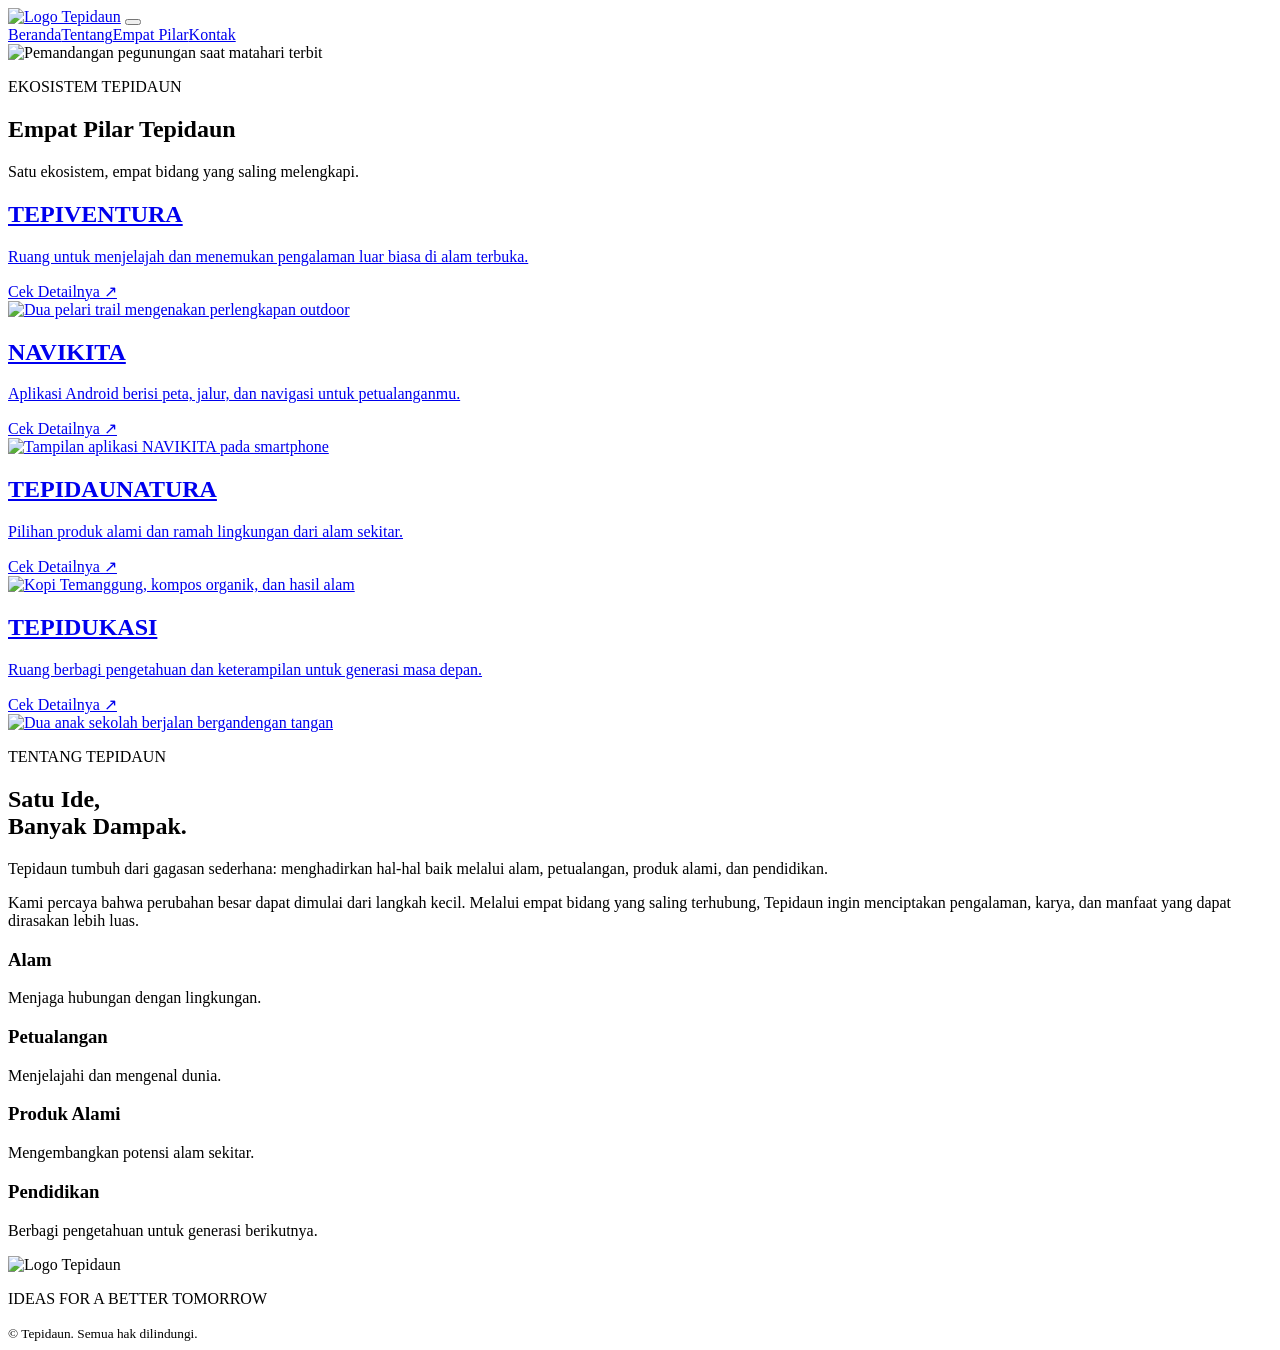
==== index.html @ 39e33edf "Add initial Tepidaun homepage: index.html" ====
<!doctype html>
<html lang="id">
<head>
  <meta charset="utf-8">
  <meta name="viewport" content="width=device-width, initial-scale=1">
  <meta name="description" content="Tepidaun — satu ekosistem untuk alam, petualangan, produk alami, dan pendidikan yang berdampak.">
  <meta name="theme-color" content="#f7f7f6">
  <title>Tepidaun — Ideas for a Better Tomorrow</title>
  <link rel="preload" href="assets/fonts/Bariol.ttf" as="font" type="font/ttf" crossorigin>
  <link rel="stylesheet" href="styles.css">
</head>
<body>
  <header class="site-header">
    <a class="brand" href="#home" aria-label="Tepidaun — Beranda"><img src="assets/logo/logo-tepidaun.png" alt="Logo Tepidaun"></a>
    <button class="menu-toggle" aria-label="Buka menu" aria-expanded="false" aria-controls="main-nav"><span></span><span></span><span></span></button>
    <nav id="main-nav" class="main-nav">
      <a href="#home">Beranda</a><a href="#tentang">Tentang</a><a href="#pilar">Empat Pilar</a><a href="#kontak">Kontak</a>
    </nav>
  </header>
  <main id="home">
    <section class="hero" aria-label="Tepidaun"><img src="assets/hero/hero-mountain.png" alt="Pemandangan pegunungan saat matahari terbit"></section>
    <section id="pilar" class="pillars section-wrap">
      <div class="section-heading"><p class="eyebrow">EKOSISTEM TEPIDAUN</p><h1>Empat Pilar Tepidaun</h1><p>Satu ekosistem, empat bidang yang saling melengkapi.</p></div>
      <div class="pillar-grid">
        <a class="pillar-card" href="tepiventura/" aria-label="Buka Tepiventura"><div class="pillar-copy"><h2>TEPIVENTURA</h2><p>Ruang untuk menjelajah dan menemukan pengalaman luar biasa di alam terbuka.</p><span class="detail">Cek Detailnya <span aria-hidden="true">↗</span></span></div><img src="assets/pillars/tepiventura.png" alt="Dua pelari trail mengenakan perlengkapan outdoor"></a>
        <a class="pillar-card" href="navikita/" aria-label="Buka NAVIKITA"><div class="pillar-copy"><h2>NAVIKITA</h2><p>Aplikasi Android berisi peta, jalur, dan navigasi untuk petualanganmu.</p><span class="detail">Cek Detailnya <span aria-hidden="true">↗</span></span></div><img src="assets/pillars/navikita.png" alt="Tampilan aplikasi NAVIKITA pada smartphone"></a>
        <a class="pillar-card" href="tepidaunatura/" aria-label="Buka Tepidaunatura"><div class="pillar-copy"><h2>TEPIDAUNATURA</h2><p>Pilihan produk alami dan ramah lingkungan dari alam sekitar.</p><span class="detail">Cek Detailnya <span aria-hidden="true">↗</span></span></div><img src="assets/pillars/tepidaunatura.png" alt="Kopi Temanggung, kompos organik, dan hasil alam"></a>
        <a class="pillar-card" href="tepidukasi/" aria-label="Buka Tepidukasi"><div class="pillar-copy"><h2>TEPIDUKASI</h2><p>Ruang berbagi pengetahuan dan keterampilan untuk generasi masa depan.</p><span class="detail">Cek Detailnya <span aria-hidden="true">↗</span></span></div><img src="assets/pillars/tepidukasi.png" alt="Dua anak sekolah berjalan bergandengan tangan"></a>
      </div>
    </section>
    <section id="tentang" class="about"><div class="about-inner">
      <p class="eyebrow">TENTANG TEPIDAUN</p><h2>Satu Ide,<br class="desktop-break"> Banyak Dampak.</h2>
      <p class="about-lead">Tepidaun tumbuh dari gagasan sederhana: menghadirkan hal-hal baik melalui alam, petualangan, produk alami, dan pendidikan.</p>
      <p class="about-body">Kami percaya bahwa perubahan besar dapat dimulai dari langkah kecil. Melalui empat bidang yang saling terhubung, Tepidaun ingin menciptakan pengalaman, karya, dan manfaat yang dapat dirasakan lebih luas.</p>
      <div class="values"><div><h3>Alam</h3><p>Menjaga hubungan dengan lingkungan.</p></div><div><h3>Petualangan</h3><p>Menjelajahi dan mengenal dunia.</p></div><div><h3>Produk Alami</h3><p>Mengembangkan potensi alam sekitar.</p></div><div><h3>Pendidikan</h3><p>Berbagi pengetahuan untuk generasi berikutnya.</p></div></div>
    </div></section>
  </main>
  <footer id="kontak" class="site-footer"><img src="assets/logo/logo-tepidaun.png" alt="Logo Tepidaun"><p>IDEAS FOR A BETTER TOMORROW</p><small>© <span id="year"></span> Tepidaun. Semua hak dilindungi.</small></footer>
  <script src="script.js"></script>
</body></html>
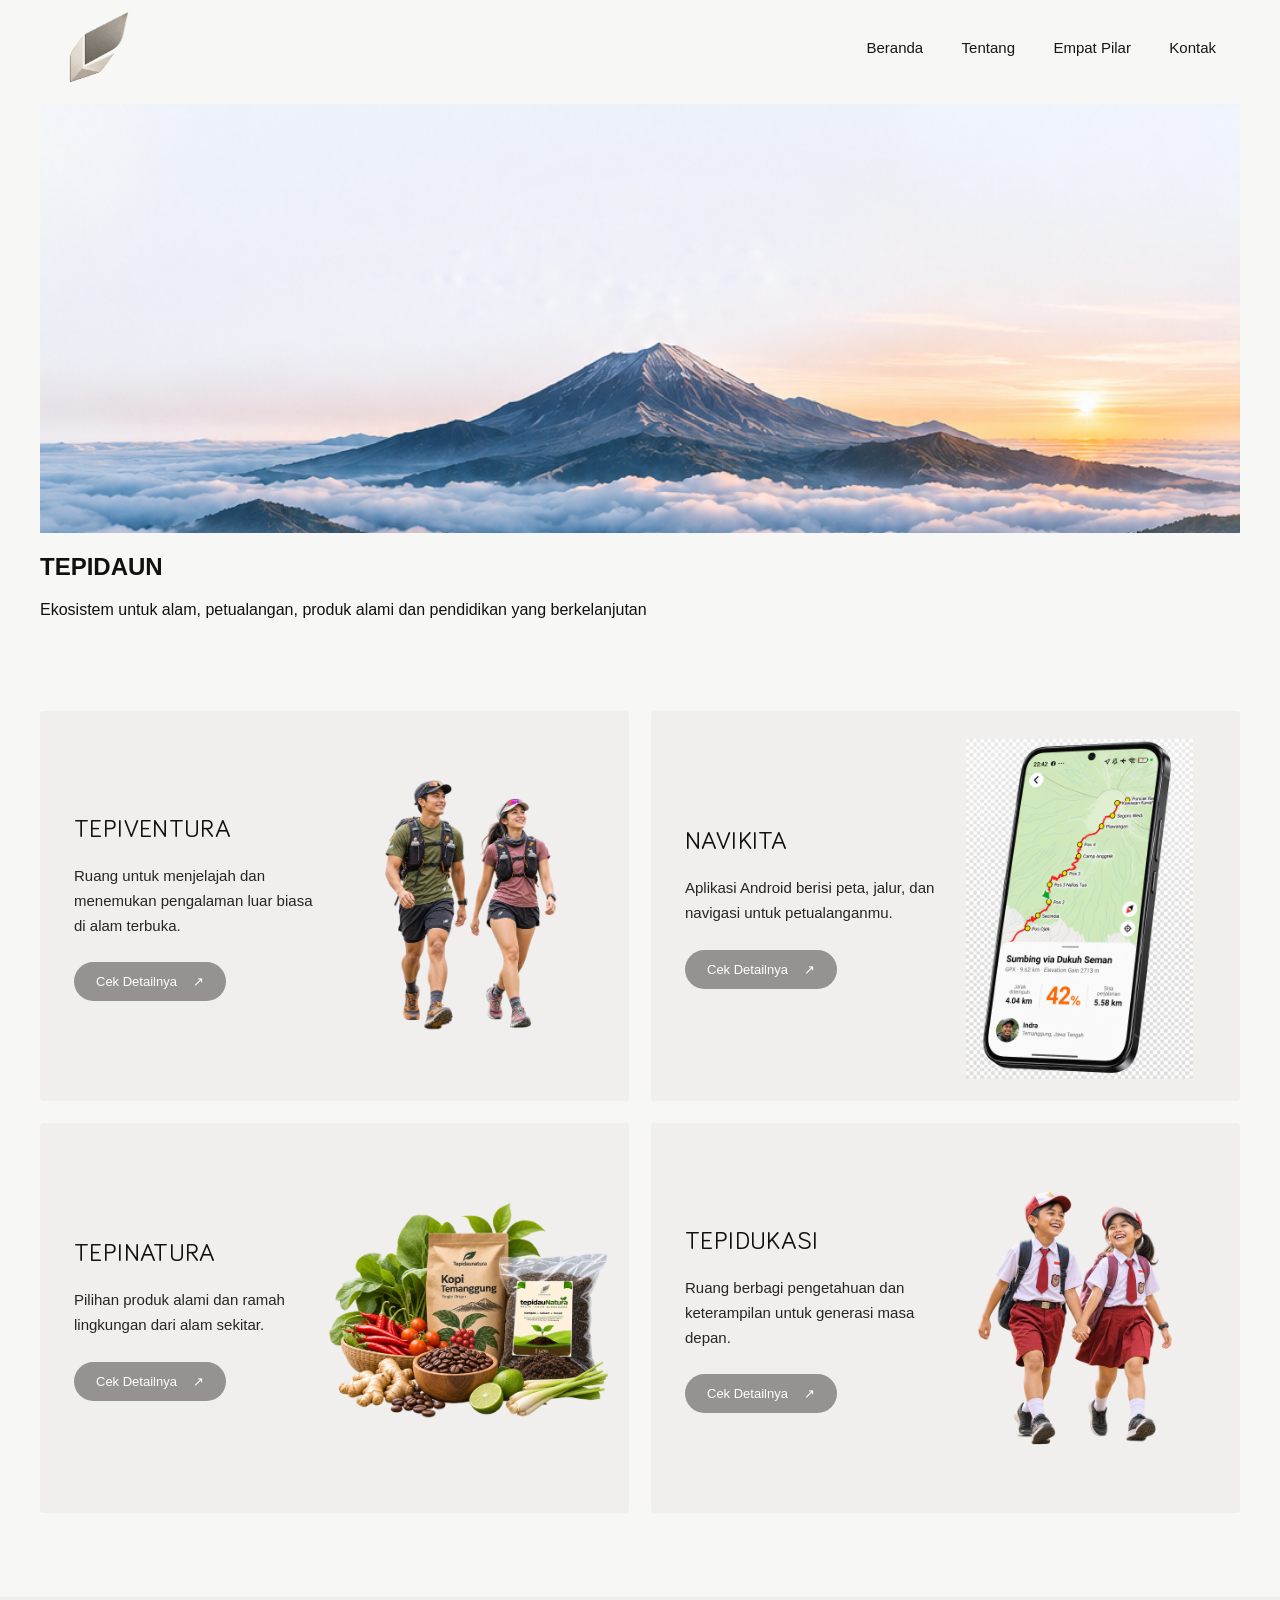
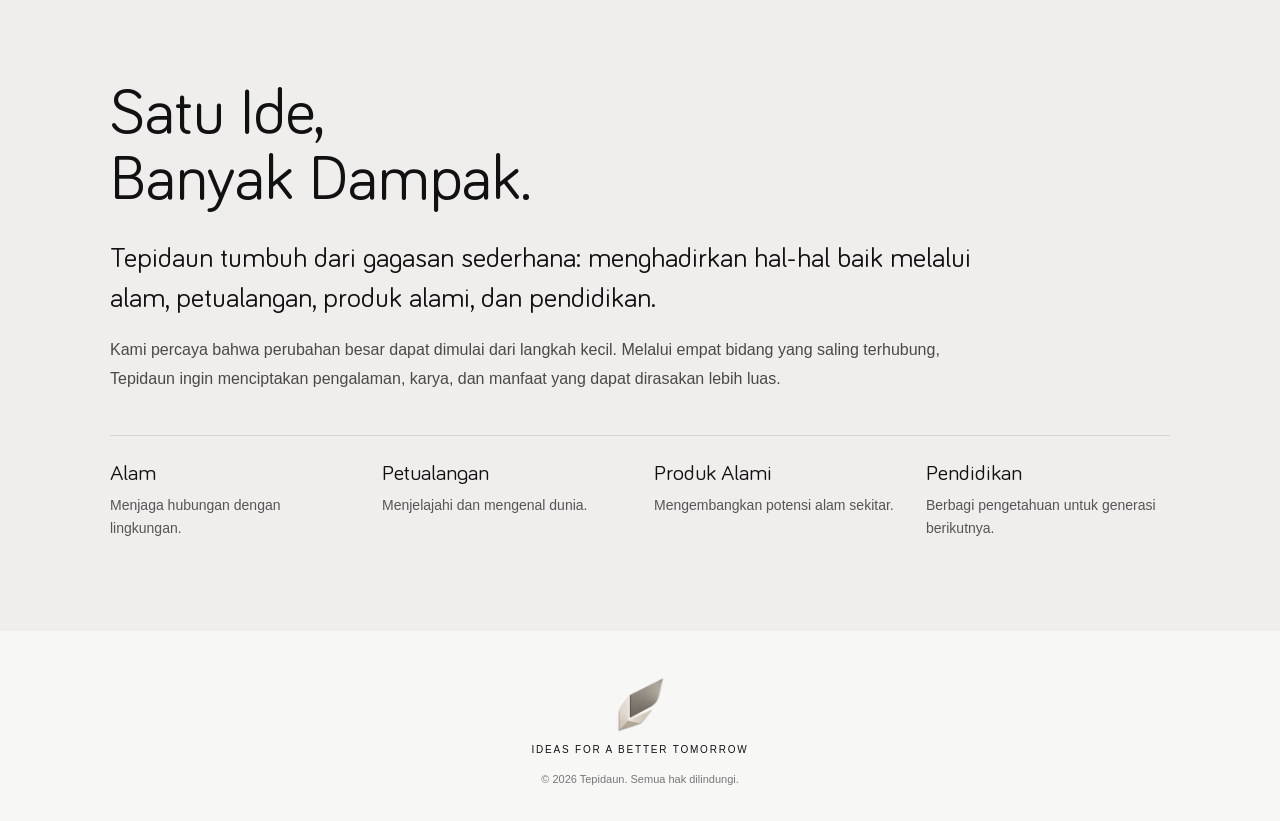
==== commit 8462d4a6: "Revise Tepidaun homepage hero and pillar labels" ====
--- a/index.html
+++ b/index.html
@@ -18,18 +18,18 @@
     </nav>
   </header>
   <main id="home">
-    <section class="hero" aria-label="Tepidaun"><img src="assets/hero/hero-mountain.png" alt="Pemandangan pegunungan saat matahari terbit"></section>
+    <section class="hero" aria-label="Tepidaun"><img src="assets/hero/hero-mountain.png" alt="Pemandangan pegunungan saat matahari terbit"><div class="hero-copy"><h1>TEPIDAUN</h1><p>Ekosistem untuk alam, petualangan, produk alami dan pendidikan yang berkelanjutan</p></div></section>
     <section id="pilar" class="pillars section-wrap">
-      <div class="section-heading"><p class="eyebrow">EKOSISTEM TEPIDAUN</p><h1>Empat Pilar Tepidaun</h1><p>Satu ekosistem, empat bidang yang saling melengkapi.</p></div>
+      
       <div class="pillar-grid">
         <a class="pillar-card" href="tepiventura/" aria-label="Buka Tepiventura"><div class="pillar-copy"><h2>TEPIVENTURA</h2><p>Ruang untuk menjelajah dan menemukan pengalaman luar biasa di alam terbuka.</p><span class="detail">Cek Detailnya <span aria-hidden="true">↗</span></span></div><img src="assets/pillars/tepiventura.png" alt="Dua pelari trail mengenakan perlengkapan outdoor"></a>
         <a class="pillar-card" href="navikita/" aria-label="Buka NAVIKITA"><div class="pillar-copy"><h2>NAVIKITA</h2><p>Aplikasi Android berisi peta, jalur, dan navigasi untuk petualanganmu.</p><span class="detail">Cek Detailnya <span aria-hidden="true">↗</span></span></div><img src="assets/pillars/navikita.png" alt="Tampilan aplikasi NAVIKITA pada smartphone"></a>
-        <a class="pillar-card" href="tepidaunatura/" aria-label="Buka Tepidaunatura"><div class="pillar-copy"><h2>TEPIDAUNATURA</h2><p>Pilihan produk alami dan ramah lingkungan dari alam sekitar.</p><span class="detail">Cek Detailnya <span aria-hidden="true">↗</span></span></div><img src="assets/pillars/tepidaunatura.png" alt="Kopi Temanggung, kompos organik, dan hasil alam"></a>
+        <a class="pillar-card" href="tepidaunatura/" aria-label="Buka Tepidaunatura"><div class="pillar-copy"><h2>TEPINATURA</h2><p>Pilihan produk alami dan ramah lingkungan dari alam sekitar.</p><span class="detail">Cek Detailnya <span aria-hidden="true">↗</span></span></div><img src="assets/pillars/tepidaunatura.png" alt="Kopi Temanggung, kompos organik, dan hasil alam"></a>
         <a class="pillar-card" href="tepidukasi/" aria-label="Buka Tepidukasi"><div class="pillar-copy"><h2>TEPIDUKASI</h2><p>Ruang berbagi pengetahuan dan keterampilan untuk generasi masa depan.</p><span class="detail">Cek Detailnya <span aria-hidden="true">↗</span></span></div><img src="assets/pillars/tepidukasi.png" alt="Dua anak sekolah berjalan bergandengan tangan"></a>
       </div>
     </section>
     <section id="tentang" class="about"><div class="about-inner">
-      <p class="eyebrow">TENTANG TEPIDAUN</p><h2>Satu Ide,<br class="desktop-break"> Banyak Dampak.</h2>
+      <h2>Satu Ide,<br class="desktop-break"> Banyak Dampak.</h2>
       <p class="about-lead">Tepidaun tumbuh dari gagasan sederhana: menghadirkan hal-hal baik melalui alam, petualangan, produk alami, dan pendidikan.</p>
       <p class="about-body">Kami percaya bahwa perubahan besar dapat dimulai dari langkah kecil. Melalui empat bidang yang saling terhubung, Tepidaun ingin menciptakan pengalaman, karya, dan manfaat yang dapat dirasakan lebih luas.</p>
       <div class="values"><div><h3>Alam</h3><p>Menjaga hubungan dengan lingkungan.</p></div><div><h3>Petualangan</h3><p>Menjelajahi dan mengenal dunia.</p></div><div><h3>Produk Alami</h3><p>Mengembangkan potensi alam sekitar.</p></div><div><h3>Pendidikan</h3><p>Berbagi pengetahuan untuk generasi berikutnya.</p></div></div>
--- a/styles.css
+++ b/styles.css
@@ -0,0 +1,20 @@
+@font-face{font-family:Bariol;src:url("assets/fonts/Bariol.ttf") format("truetype");font-display:swap}
+:root{--bg:#f7f7f6;--panel:#f0efee;--ink:#111;--muted:#555;--line:#dedcda}
+*{box-sizing:border-box}html{scroll-behavior:smooth}body{margin:0;background:var(--bg);color:var(--ink);font-family:Arial,Helvetica,sans-serif}
+.site-header{height:94px;padding:0 clamp(22px,5vw,88px);display:flex;align-items:center;justify-content:space-between;background:#f7f7f6}
+.brand{display:flex;align-items:center;width:76px;height:80px}.brand img{display:block;max-width:100%;max-height:76px;object-fit:contain}
+.main-nav{display:flex;align-items:center;gap:clamp(24px,3vw,54px)}.main-nav a{font-size:15px;color:#171717;text-decoration:none}.main-nav a:hover{text-decoration:underline;text-underline-offset:5px}
+.menu-toggle{display:none;border:0;background:none;padding:10px}.menu-toggle span{display:block;width:24px;height:2px;background:#111;margin:5px}
+.hero{width:min(100% - 80px,1640px);margin:10px auto 0}.hero img{display:block;width:100%;height:auto;object-fit:cover}
+.section-wrap{width:min(100% - 80px,1640px);margin-inline:auto}.pillars{padding:76px 0 84px}
+.section-heading{text-align:center;margin:0 0 42px}.eyebrow{font-size:11px;letter-spacing:.18em;color:#65615f;margin:0 0 14px}
+.section-heading h1{font-family:Bariol,Arial,sans-serif;font-weight:400;font-size:clamp(34px,3vw,48px);margin:0 0 10px}.section-heading>p:last-child{font-size:16px;color:var(--muted);margin:0}
+.pillar-grid{display:grid;grid-template-columns:repeat(2,minmax(0,1fr));gap:22px}.pillar-card{min-height:390px;background:#f0efee;border-radius:4px;display:grid;grid-template-columns:47% 53%;align-items:center;overflow:hidden;text-decoration:none;color:inherit;padding:28px 18px 22px 34px;transition:background .2s ease}.pillar-card:hover{background:#eae9e7}
+.pillar-copy{position:relative;z-index:1;align-self:center}.pillar-copy h2{font-family:Bariol,Arial,sans-serif;font-size:clamp(24px,2vw,34px);font-weight:400;letter-spacing:.015em;margin:0 0 20px;white-space:nowrap}.pillar-copy p{font-size:15px;line-height:1.65;max-width:300px;margin:0 0 24px;color:#252525}
+.detail{display:inline-flex;align-items:center;gap:16px;border-radius:24px;background:#969292;color:white;padding:12px 22px;font-size:13px}.pillar-card>img{width:100%;height:340px;object-fit:contain;object-position:center}
+.about{background:#efeeec;padding:86px 30px 92px}.about-inner{max-width:1060px;margin:auto}.about h2{font-family:Bariol,Arial,sans-serif;font-size:clamp(42px,5vw,68px);line-height:1.03;font-weight:400;margin:0 0 24px}
+.about-lead{font-family:Bariol,Arial,sans-serif;font-size:clamp(21px,2.2vw,28px);line-height:1.45;max-width:880px;margin:0 0 16px}.about-body{font-size:16px;line-height:1.8;color:#4b4948;max-width:850px;margin:0}
+.values{display:grid;grid-template-columns:repeat(4,1fr);gap:28px;border-top:1px solid #d6d3d0;margin-top:42px;padding-top:26px}.values h3{font-family:Bariol,Arial,sans-serif;font-size:22px;font-weight:400;margin:0 0 8px}.values p{font-size:14px;line-height:1.6;color:#555;margin:0}
+.site-footer{min-height:190px;padding:34px 24px 26px;text-align:center;display:flex;align-items:center;flex-direction:column;justify-content:center;gap:8px}.site-footer img{width:52px;height:58px;object-fit:contain}.site-footer p{font-size:10px;letter-spacing:.18em;margin:2px 0 10px}.site-footer small{font-size:11px;color:#777}
+@media(max-width:900px){.site-header{height:78px;padding:0 24px}.brand{width:62px;height:68px}.brand img{max-height:62px}.hero,.section-wrap{width:calc(100% - 36px)}.pillars{padding:56px 0 60px}.pillar-grid{gap:14px}.pillar-card{min-height:310px;padding:20px 12px 18px 22px;grid-template-columns:48% 52%}.pillar-copy h2{font-size:25px;margin-bottom:14px}.pillar-copy p{font-size:13px;line-height:1.5}.pillar-card>img{height:280px}.detail{font-size:11px;padding:10px 15px}}
+@media(max-width:640px){.site-header{height:68px;padding:0 18px}.brand{width:52px;height:60px}.brand img{max-height:55px}.menu-toggle{display:block;cursor:pointer}.main-nav{display:none;position:absolute;top:68px;left:0;right:0;background:#f7f7f6;padding:18px 24px 24px;flex-direction:column;align-items:flex-start;gap:18px;z-index:10;border-top:1px solid var(--line)}.main-nav.open{display:flex}.hero{width:100%;margin-top:0}.section-wrap{width:calc(100% - 28px)}.pillars{padding:48px 0 54px}.section-heading{margin-bottom:26px}.section-heading h1{font-size:34px}.section-heading>p:last-child{font-size:13px}.pillar-grid{grid-template-columns:1fr;gap:12px}.pillar-card{min-height:300px;grid-template-columns:48% 52%;padding:18px 8px 16px 20px}.pillar-copy h2{font-size:clamp(23px,7vw,30px);white-space:normal;line-height:1.05}.pillar-copy p{font-size:13px;max-width:220px;margin-bottom:18px}.pillar-card>img{height:270px}.detail{padding:9px 13px;font-size:10px;gap:9px}.about{padding:60px 24px 64px}.about h2{font-size:46px}.about-lead{font-size:21px}.about-body{font-size:14px}.values{grid-template-columns:repeat(2,1fr);gap:22px 18px;margin-top:30px;padding-top:22px}.site-footer{min-height:160px}}
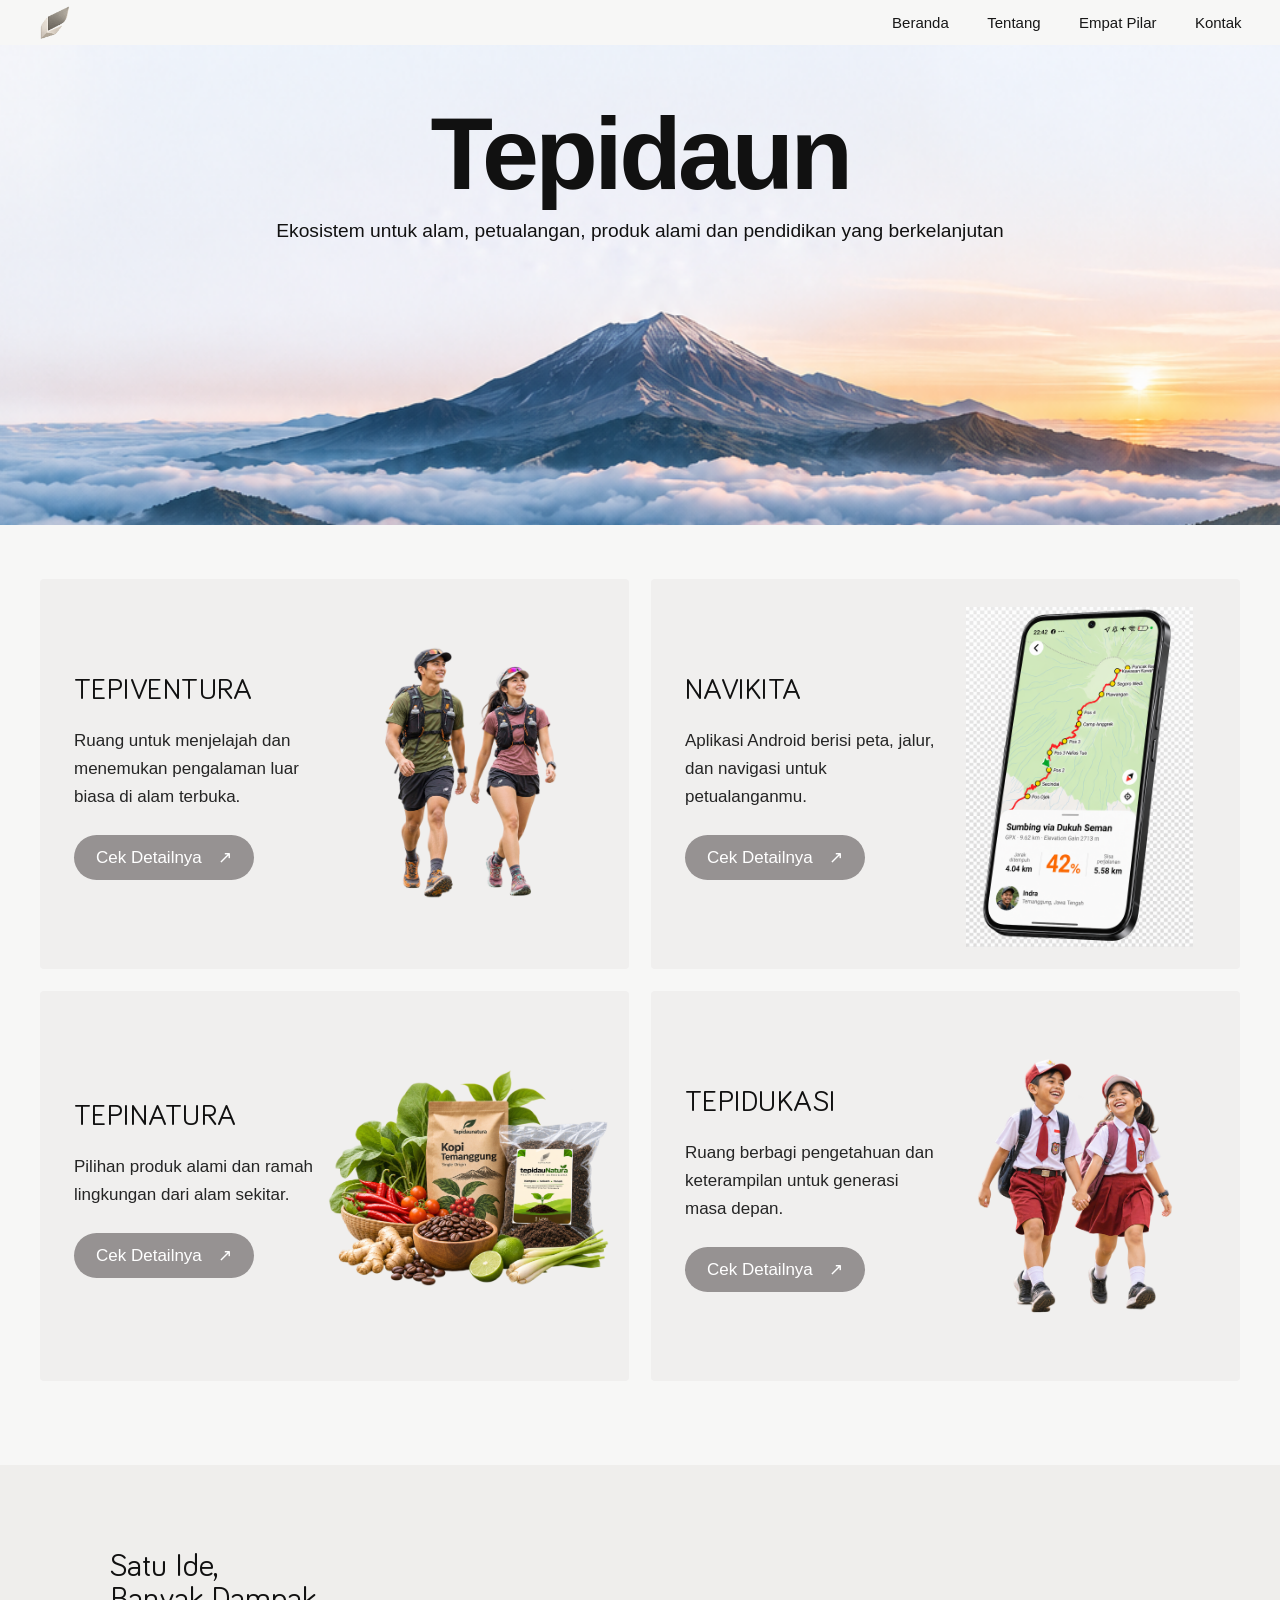
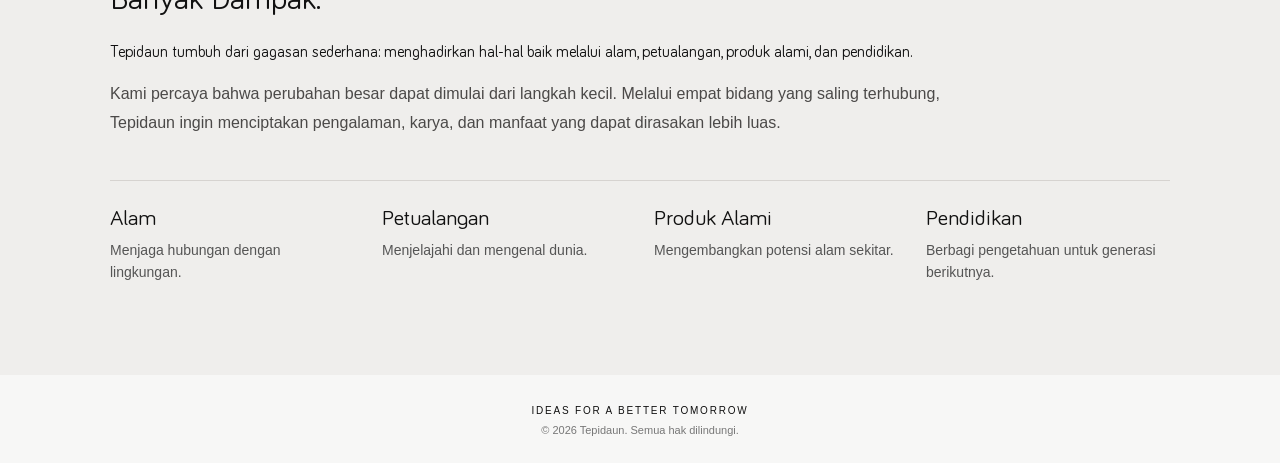
==== commit 0c7dd92f: "Use Tepidaun title case in homepage hero" ====
--- a/index.html
+++ b/index.html
@@ -18,7 +18,7 @@
     </nav>
   </header>
   <main id="home">
-    <section class="hero" aria-label="Tepidaun"><img src="assets/hero/hero-mountain.png" alt="Pemandangan pegunungan saat matahari terbit"><div class="hero-copy"><h1>TEPIDAUN</h1><p>Ekosistem untuk alam, petualangan, produk alami dan pendidikan yang berkelanjutan</p></div></section>
+    <section class="hero" aria-label="Tepidaun"><img src="assets/hero/hero-mountain.png" alt="Pemandangan pegunungan saat matahari terbit"><div class="hero-copy"><h1>Tepidaun</h1><p>Ekosistem untuk alam, petualangan, produk alami dan pendidikan yang berkelanjutan</p></div></section>
     <section id="pilar" class="pillars section-wrap">
       
       <div class="pillar-grid">
--- a/styles.css
+++ b/styles.css
@@ -17,4 +17,399 @@
 .values{display:grid;grid-template-columns:repeat(4,1fr);gap:28px;border-top:1px solid #d6d3d0;margin-top:42px;padding-top:26px}.values h3{font-family:Bariol,Arial,sans-serif;font-size:22px;font-weight:400;margin:0 0 8px}.values p{font-size:14px;line-height:1.6;color:#555;margin:0}
 .site-footer{min-height:190px;padding:34px 24px 26px;text-align:center;display:flex;align-items:center;flex-direction:column;justify-content:center;gap:8px}.site-footer img{width:52px;height:58px;object-fit:contain}.site-footer p{font-size:10px;letter-spacing:.18em;margin:2px 0 10px}.site-footer small{font-size:11px;color:#777}
 @media(max-width:900px){.site-header{height:78px;padding:0 24px}.brand{width:62px;height:68px}.brand img{max-height:62px}.hero,.section-wrap{width:calc(100% - 36px)}.pillars{padding:56px 0 60px}.pillar-grid{gap:14px}.pillar-card{min-height:310px;padding:20px 12px 18px 22px;grid-template-columns:48% 52%}.pillar-copy h2{font-size:25px;margin-bottom:14px}.pillar-copy p{font-size:13px;line-height:1.5}.pillar-card>img{height:280px}.detail{font-size:11px;padding:10px 15px}}
-@media(max-width:640px){.site-header{height:68px;padding:0 18px}.brand{width:52px;height:60px}.brand img{max-height:55px}.menu-toggle{display:block;cursor:pointer}.main-nav{display:none;position:absolute;top:68px;left:0;right:0;background:#f7f7f6;padding:18px 24px 24px;flex-direction:column;align-items:flex-start;gap:18px;z-index:10;border-top:1px solid var(--line)}.main-nav.open{display:flex}.hero{width:100%;margin-top:0}.section-wrap{width:calc(100% - 28px)}.pillars{padding:48px 0 54px}.section-heading{margin-bottom:26px}.section-heading h1{font-size:34px}.section-heading>p:last-child{font-size:13px}.pillar-grid{grid-template-columns:1fr;gap:12px}.pillar-card{min-height:300px;grid-template-columns:48% 52%;padding:18px 8px 16px 20px}.pillar-copy h2{font-size:clamp(23px,7vw,30px);white-space:normal;line-height:1.05}.pillar-copy p{font-size:13px;max-width:220px;margin-bottom:18px}.pillar-card>img{height:270px}.detail{padding:9px 13px;font-size:10px;gap:9px}.about{padding:60px 24px 64px}.about h2{font-size:46px}.about-lead{font-size:21px}.about-body{font-size:14px}.values{grid-template-columns:repeat(2,1fr);gap:22px 18px;margin-top:30px;padding-top:22px}.site-footer{min-height:160px}}+@media(max-width:640px){.site-header{height:68px;padding:0 18px}.brand{width:52px;height:60px}.brand img{max-height:55px}.menu-toggle{display:block;cursor:pointer}.main-nav{display:none;position:absolute;top:68px;left:0;right:0;background:#f7f7f6;padding:18px 24px 24px;flex-direction:column;align-items:flex-start;gap:18px;z-index:10;border-top:1px solid var(--line)}.main-nav.open{display:flex}.hero{width:100%;margin-top:0}.section-wrap{width:calc(100% - 28px)}.pillars{padding:48px 0 54px}.section-heading{margin-bottom:26px}.section-heading h1{font-size:34px}.section-heading>p:last-child{font-size:13px}.pillar-grid{grid-template-columns:1fr;gap:12px}.pillar-card{min-height:300px;grid-template-columns:48% 52%;padding:18px 8px 16px 20px}.pillar-copy h2{font-size:clamp(23px,7vw,30px);white-space:normal;line-height:1.05}.pillar-copy p{font-size:13px;max-width:220px;margin-bottom:18px}.pillar-card>img{height:270px}.detail{padding:9px 13px;font-size:10px;gap:9px}.about{padding:60px 24px 64px}.about h2{font-size:46px}.about-lead{font-size:21px}.about-body{font-size:14px}.values{grid-template-columns:repeat(2,1fr);gap:22px 18px;margin-top:30px;padding-top:22px}.site-footer{min-height:160px}}
+
+/* Homepage revision: compact header, hero title, and portrait pillar cards */
+body{font-family:Bariol,Arial,Helvetica,sans-serif}
+.site-header{height:70px}
+.brand{width:48px;height:58px}
+.brand img{max-height:48px}
+.hero{position:relative}
+.hero-copy{position:absolute;inset:0;display:flex;flex-direction:column;align-items:center;justify-content:center;text-align:center;padding:24px;background:linear-gradient(180deg,rgba(0,0,0,.10),rgba(0,0,0,.04))}
+.hero-copy h1{font-family:Bariol,Arial,sans-serif;font-size:clamp(42px,5vw,68px);font-weight:700;letter-spacing:.08em;color:#fff;text-shadow:0 2px 14px rgba(0,0,0,.34);margin:0 0 12px}
+.hero-copy p{max-width:760px;font-size:clamp(16px,1.6vw,22px);line-height:1.45;color:#fff;text-shadow:0 1px 10px rgba(0,0,0,.55);margin:0}
+.pillars{padding-top:54px}
+.pillar-copy h2{font-size:30px}
+.pillar-copy p{font-size:17px}
+.detail{font-size:17px}
+.about h2{font-size:32px}
+.site-footer img{width:42px;height:46px}
+@media(max-width:900px){
+ .site-header{height:64px}.brand{width:42px;height:52px}.brand img{max-height:42px}
+}
+@media(max-width:640px){
+ .site-header{height:58px}.brand{width:38px;height:48px}.brand img{max-height:38px}
+ .main-nav{top:58px}
+ .hero{width:100%;margin-top:0}
+ .hero>img{width:100%;height:360px;max-height:none;object-fit:cover}
+ .hero-copy{padding:20px}
+ .hero-copy h1{font-size:42px;margin-bottom:9px}
+ .hero-copy p{font-size:16px;max-width:330px}
+ .pillars{padding:30px 0 42px}
+ .pillar-grid{grid-template-columns:1fr;gap:16px}
+ .pillar-card{min-height:0;display:flex;flex-direction:column;align-items:stretch;padding:26px 20px 12px;gap:12px}
+ .pillar-copy{text-align:center;display:flex;flex-direction:column;align-items:center}
+ .pillar-copy h2{font-size:30px;white-space:normal;line-height:1.08;margin-bottom:10px}
+ .pillar-copy p{font-size:17px;line-height:1.45;max-width:330px;margin:0 0 14px}
+ .detail{font-size:16px;padding:9px 20px;gap:12px}
+ .pillar-card>img{display:block;width:100%;height:auto;aspect-ratio:1134/1417;object-fit:contain;object-position:center}
+ .about{padding:46px 22px 54px}
+ .about h2{font-size:28px;margin-bottom:16px}
+ .about-lead{font-size:20px}
+ .about-body{font-size:14px}
+ .site-footer{min-height:145px}
+}
+
+/* Revision: match About paragraph sizes and compact footer */
+.about-lead{font-size:16px}
+.site-footer{min-height:88px;padding:18px 24px 16px;gap:4px}
+.site-footer img{display:none}
+.site-footer p{margin:0 0 4px}
+@media(max-width:640px){
+ .about-lead{font-size:14px}
+ .site-footer{min-height:76px;padding:14px 18px 12px}
+}
+
+
+/* Header revision: compact Apple-inspired sticky translucent navigation */
+.site-header{
+  position:sticky;
+  top:0;
+  z-index:1000;
+  height:45px;
+  padding:0 clamp(18px,3vw,48px);
+  background:rgba(247,247,246,.96);
+  -webkit-backdrop-filter:saturate(180%) blur(18px);
+  backdrop-filter:saturate(180%) blur(18px);
+  transition:background .25s ease, box-shadow .25s ease;
+}
+.site-header.is-scrolled{
+  background:rgba(247,247,246,.62);
+  box-shadow:0 1px 12px rgba(0,0,0,.045);
+}
+.brand{height:40px;width:40px}
+.brand img{max-height:36px}
+@media(max-width:900px){
+  .site-header{height:45px}
+  .brand{height:40px;width:38px}
+  .brand img{max-height:36px}
+}
+@media(max-width:640px){
+  .site-header{height:40px;padding:0 14px}
+  .brand{height:36px;width:34px}
+  .brand img{max-height:32px}
+  .main-nav{top:40px}
+}
+
+
+/* Header correction: fixed positioning and 45px height on all screen sizes */
+body{padding-top:45px}
+.site-header{
+  position:fixed !important;
+  top:0;
+  left:0;
+  right:0;
+  width:100%;
+  height:45px !important;
+  min-height:45px;
+  z-index:9999;
+  background:rgba(247,247,246,.96);
+  -webkit-backdrop-filter:saturate(180%) blur(18px);
+  backdrop-filter:saturate(180%) blur(18px);
+}
+.site-header.is-scrolled{
+  background:rgba(247,247,246,.62);
+  -webkit-backdrop-filter:saturate(180%) blur(18px);
+  backdrop-filter:saturate(180%) blur(18px);
+}
+@media(max-width:640px){
+  .site-header{height:45px !important;min-height:45px;padding:0 14px}
+  .main-nav{top:45px}
+}
+
+
+/* Layout revision: hero starts immediately below the fixed header */
+.hero{margin-top:0 !important}
+
+
+/* Typography revision: Apple-style system font for all text except pillar titles */
+body,
+button,
+input,
+textarea,
+select,
+.main-nav a,
+.hero-copy,
+.section-heading,
+.pillar-copy p,
+.detail,
+.about,
+.values,
+.site-footer{
+  font-family:-apple-system,BlinkMacSystemFont,"Segoe UI",Roboto,Helvetica,Arial,sans-serif !important;
+}
+.pillar-copy h2{
+  font-family:Bariol,Arial,sans-serif !important;
+}
+
+
+ /* Mobile menu icon: two short, thin Apple-inspired strokes */
+@media(max-width:640px){
+  .menu-toggle{
+    width:40px;
+    height:40px;
+    padding:8px;
+    display:flex;
+    flex-direction:column;
+    align-items:center;
+    justify-content:center;
+    gap:7px;
+  }
+  .menu-toggle span{
+    display:block;
+    width:19px;
+    height:1px;
+    margin:0;
+    background:#111;
+    border-radius:1px;
+  }
+  .menu-toggle span:nth-child(3){display:none}
+}
+
+
+/* Hero typography: bold Arial Black title with a compact Arial caption */
+.hero-copy h1{
+  font-family:"Arial Black",Arial,Helvetica,sans-serif !important;
+  font-size:clamp(48px,7vw,88px);
+  font-weight:900;
+  letter-spacing:.015em;
+  line-height:1;
+  margin:0 0 10px;
+  text-shadow:0 2px 12px rgba(0,0,0,.25);
+}
+.hero-copy p{
+  font-family:Arial,Helvetica,sans-serif !important;
+  font-size:clamp(11px,1.15vw,15px);
+  line-height:1.45;
+  font-weight:400;
+  max-width:620px;
+  margin:0;
+  text-shadow:0 1px 8px rgba(0,0,0,.28);
+}
+@media(max-width:640px){
+  .hero>img{height:auto !important;max-height:none;object-fit:contain}
+  .hero-copy{padding:12px}
+  .hero-copy h1{font-size:clamp(32px,9vw,54px);margin-bottom:6px}
+  .hero-copy p{font-size:11px;max-width:88%}
+}
+
+
+/* Responsive hero: give the image enough height for readable overlay text */
+.hero{
+  position:relative;
+  width:100%;
+  max-width:none;
+  margin:0;
+  overflow:hidden;
+}
+.hero>img{
+  display:block;
+  width:100%;
+  height:clamp(360px,48vw,680px);
+  object-fit:cover;
+  object-position:center 52%;
+}
+.hero-copy{
+  background:linear-gradient(
+    180deg,
+    rgba(0,0,0,.18) 0%,
+    rgba(0,0,0,.10) 34%,
+    rgba(0,0,0,.28) 100%
+  );
+  padding:clamp(24px,5vw,72px);
+}
+.hero-copy h1{
+  font-size:clamp(44px,7vw,88px);
+  margin-bottom:14px;
+}
+.hero-copy p{
+  max-width:680px;
+  font-size:clamp(13px,1.35vw,17px);
+  line-height:1.5;
+}
+@media(max-width:640px){
+  .hero>img{
+    width:100%;
+    height:clamp(300px,82vw,440px) !important;
+    max-height: none;
+    object-fit:cover;
+    object-position:center 54%;
+  }
+  .hero-copy{
+    padding:24px 18px;
+    background:linear-gradient(
+      180deg,
+      rgba(0,0,0,.22) 0%,
+      rgba(0,0,0,.16) 38%,
+      rgba(0,0,0,.36) 100%
+    );
+  }
+  .hero-copy h1{
+    font-size:clamp(34px,9vw,54px);
+    margin-bottom:9px;
+  }
+  .hero-copy p{
+    max-width:340px;
+    font-size:clamp(12px,3.2vw,14px);
+    line-height:1.45;
+  }
+}
+
+
+/* Responsive hero: preserve the mountain composition and keep overlay text readable */
+.hero{
+  position:relative;
+  width:min(100%,1640px);
+  overflow:hidden;
+  aspect-ratio:16 / 6;
+}
+.hero>img{
+  display:block;
+  width:100%;
+  height:100%;
+  object-fit:cover;
+  object-position:center 56%;
+}
+.hero-copy{
+  background:linear-gradient(
+    180deg,
+    rgba(0,0,0,.08) 0%,
+    rgba(0,0,0,.24) 48%,
+    rgba(0,0,0,.10) 100%
+  );
+  padding:clamp(18px,4vw,48px);
+}
+.hero-copy h1{
+  font-size:clamp(36px,7vw,88px);
+  line-height:1.04;
+  max-width:100%;
+  overflow-wrap:break-word;
+}
+.hero-copy p{
+  width:min(90%,680px);
+  font-size:clamp(12px,1.35vw,17px);
+  line-height:1.5;
+  text-wrap:balance;
+}
+@media(max-width:640px){
+  .hero{
+    width:100%;
+    aspect-ratio:16 / 6.2;
+    min-height:210px;
+    max-height:290px;
+  }
+  .hero>img{
+    height:100% !important;
+    object-fit:cover;
+    object-position:center 58%;
+  }
+  .hero-copy{
+    padding:16px 18px;
+    background:linear-gradient(
+      180deg,
+      rgba(0,0,0,.10) 0%,
+      rgba(0,0,0,.28) 50%,
+      rgba(0,0,0,.12) 100%
+    );
+  }
+  .hero-copy h1{
+    font-size:clamp(32px,9vw,48px);
+    letter-spacing:.01em;
+    margin-bottom:8px;
+  }
+  .hero-copy p{
+    width:min(92%,360px);
+    font-size:clamp(11px,3.1vw,14px);
+    line-height:1.45;
+  }
+}
+
+
+/* Final hero typography and placement: dark, clear text in the open sky */
+.hero{
+  position:relative !important;
+  width:100% !important;
+  max-width:1640px !important;
+  margin:0 auto !important;
+  overflow:hidden;
+  aspect-ratio:16 / 6;
+  min-height:300px;
+}
+.hero>img{
+  display:block;
+  width:100%;
+  height:100% !important;
+  object-fit:cover;
+  object-position:center 60%;
+}
+.hero-copy{
+  position:absolute;
+  inset:0;
+  display:flex;
+  flex-direction:column;
+  align-items:center;
+  justify-content:flex-start;
+  text-align:center;
+  padding:clamp(28px,4.5vw,68px) 22px 20px;
+  background:none !important;
+  z-index:1;
+}
+.hero-copy h1{
+  font-family:"Arial Black",Arial,Helvetica,sans-serif !important;
+  font-size:clamp(58px,8vw,112px) !important;
+  font-weight:900 !important;
+  font-variant:normal;
+  text-transform:none !important;
+  letter-spacing:-.035em;
+  line-height:1;
+  color:#111 !important;
+  text-shadow:none !important;
+  margin:0 0 12px !important;
+}
+.hero-copy p{
+  font-family:Arial,Helvetica,sans-serif !important;
+  font-size:clamp(14px,1.5vw,20px) !important;
+  font-weight:500;
+  line-height:1.45;
+  color:#111 !important;
+  text-shadow:none !important;
+  width:min(92%,760px);
+  max-width:760px;
+  margin:0;
+}
+@media(max-width:640px){
+  .hero{
+    width:100% !important;
+    aspect-ratio:16 / 7.2;
+    min-height:230px;
+    max-height:310px;
+  }
+  .hero>img{
+    height:100% !important;
+    object-fit:cover;
+    object-position:center 59%;
+  }
+  .hero-copy{
+    padding:clamp(22px,6vw,34px) 14px 12px;
+  }
+  .hero-copy h1{
+    font-size:clamp(42px,12vw,64px) !important;
+    letter-spacing:-.035em;
+    margin-bottom:8px !important;
+  }
+  .hero-copy p{
+    width:min(94%,440px);
+    font-size:clamp(12px,3.5vw,15px) !important;
+    line-height:1.4;
+  }
+}
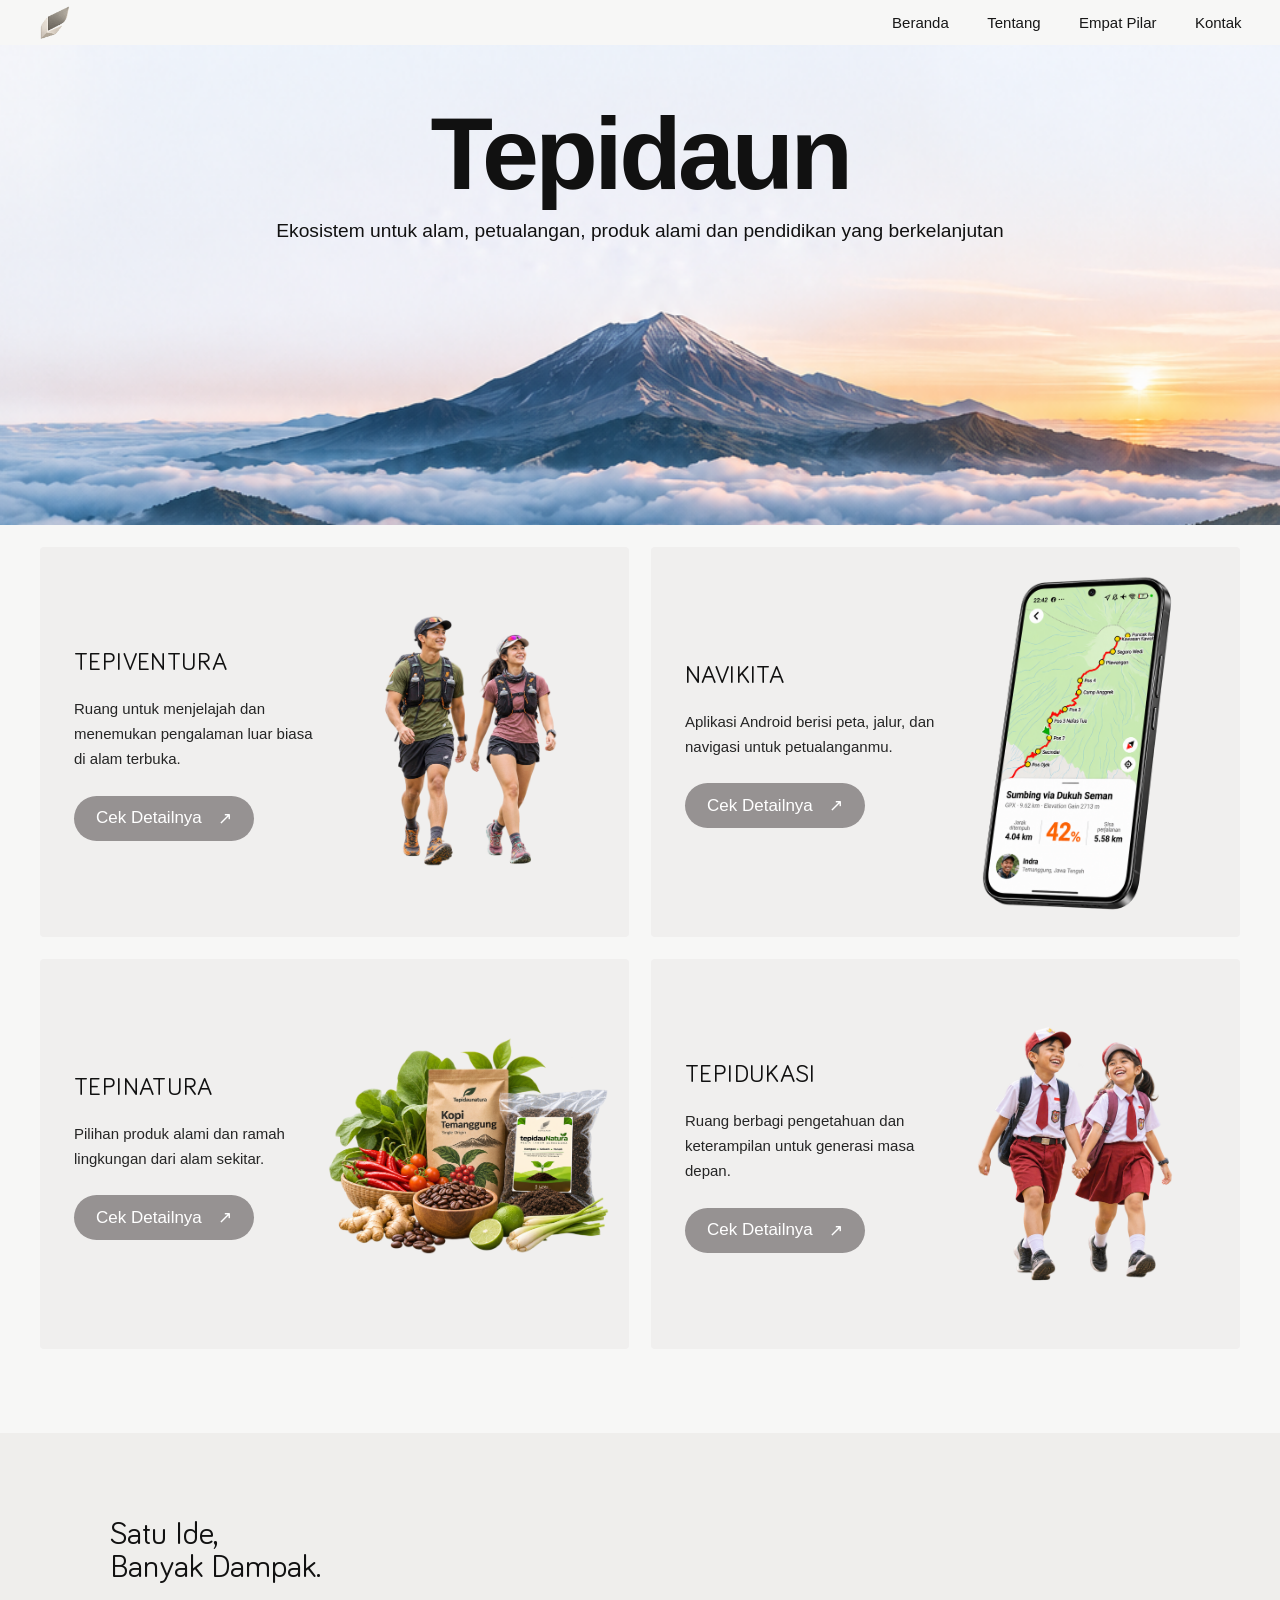
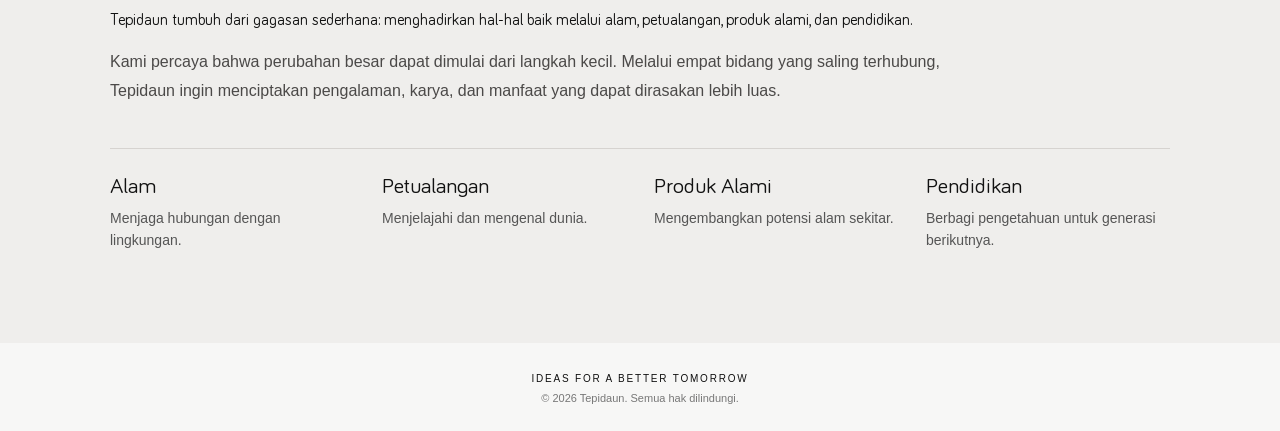
==== commit 82cc12d0: "Refresh NAVIKITA pillar image cache" ====
--- a/index.html
+++ b/index.html
@@ -23,7 +23,7 @@
       
       <div class="pillar-grid">
         <a class="pillar-card" href="tepiventura/" aria-label="Buka Tepiventura"><div class="pillar-copy"><h2>TEPIVENTURA</h2><p>Ruang untuk menjelajah dan menemukan pengalaman luar biasa di alam terbuka.</p><span class="detail">Cek Detailnya <span aria-hidden="true">↗</span></span></div><img src="assets/pillars/tepiventura.png" alt="Dua pelari trail mengenakan perlengkapan outdoor"></a>
-        <a class="pillar-card" href="navikita/" aria-label="Buka NAVIKITA"><div class="pillar-copy"><h2>NAVIKITA</h2><p>Aplikasi Android berisi peta, jalur, dan navigasi untuk petualanganmu.</p><span class="detail">Cek Detailnya <span aria-hidden="true">↗</span></span></div><img src="assets/pillars/navikita.png" alt="Tampilan aplikasi NAVIKITA pada smartphone"></a>
+        <a class="pillar-card" href="navikita/" aria-label="Buka NAVIKITA"><div class="pillar-copy"><h2>NAVIKITA</h2><p>Aplikasi Android berisi peta, jalur, dan navigasi untuk petualanganmu.</p><span class="detail">Cek Detailnya <span aria-hidden="true">↗</span></span></div><img src="assets/pillars/navikita.png?v=20261124" alt="Tampilan aplikasi NAVIKITA pada smartphone"></a>
         <a class="pillar-card" href="tepidaunatura/" aria-label="Buka Tepidaunatura"><div class="pillar-copy"><h2>TEPINATURA</h2><p>Pilihan produk alami dan ramah lingkungan dari alam sekitar.</p><span class="detail">Cek Detailnya <span aria-hidden="true">↗</span></span></div><img src="assets/pillars/tepidaunatura.png" alt="Kopi Temanggung, kompos organik, dan hasil alam"></a>
         <a class="pillar-card" href="tepidukasi/" aria-label="Buka Tepidukasi"><div class="pillar-copy"><h2>TEPIDUKASI</h2><p>Ruang berbagi pengetahuan dan keterampilan untuk generasi masa depan.</p><span class="detail">Cek Detailnya <span aria-hidden="true">↗</span></span></div><img src="assets/pillars/tepidukasi.png" alt="Dua anak sekolah berjalan bergandengan tangan"></a>
       </div>
--- a/styles.css
+++ b/styles.css
@@ -413,3 +413,28 @@
     line-height:1.4;
   }
 }
+
+
+/* Pillar typography: consistent compact sizing on desktop and mobile */
+.pillar-copy h2{
+  font-size:25px !important;
+}
+.pillar-copy p{
+  font-size:15px !important;
+}
+@media(max-width:640px){
+  .pillar-copy h2{font-size:25px !important}
+  .pillar-copy p{font-size:15px !important}
+}
+
+
+/* Pillar spacing and full-width mobile cards */
+.pillars{padding-top:22px !important}
+@media(max-width:900px){
+  .pillars{padding-top:14px !important}
+}
+@media(max-width:640px){
+  .pillars{padding-top:12px !important}
+  .section-wrap{width:100% !important}
+  .pillar-grid{gap:12px !important}
+}
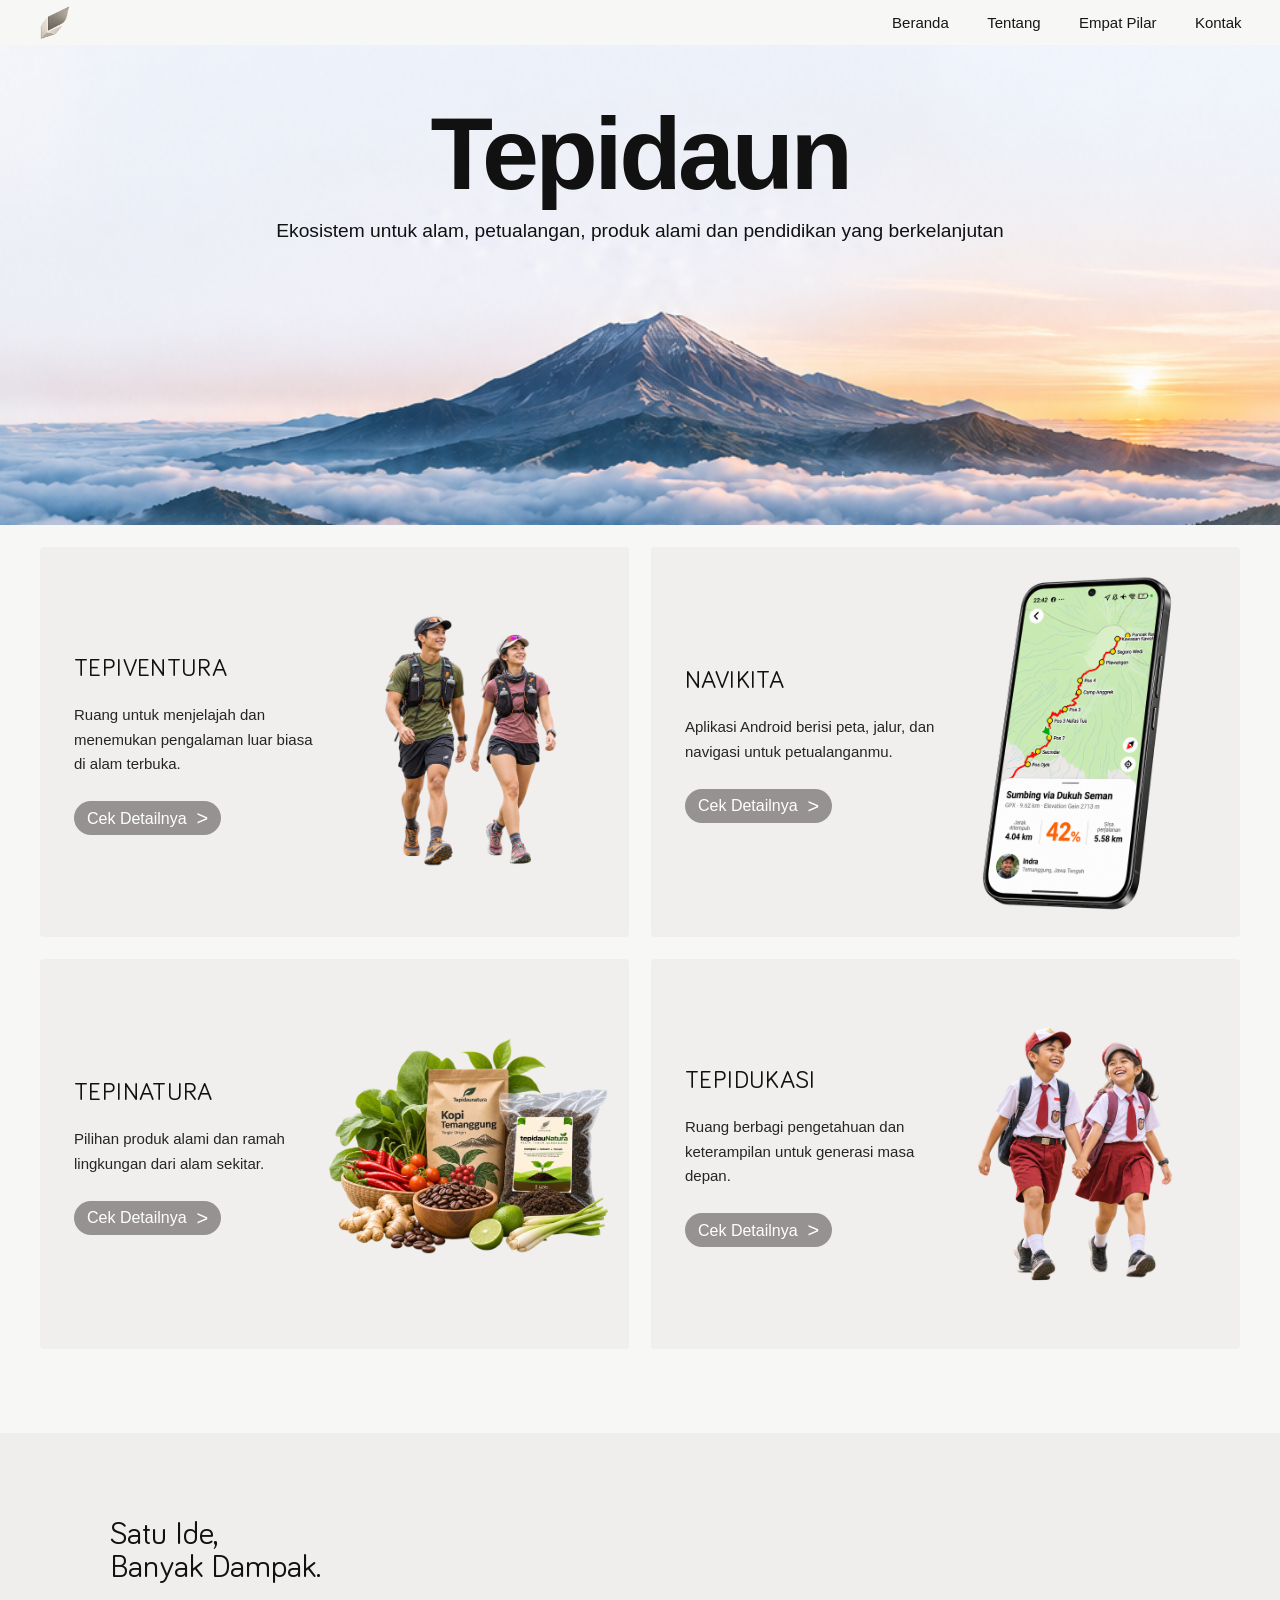
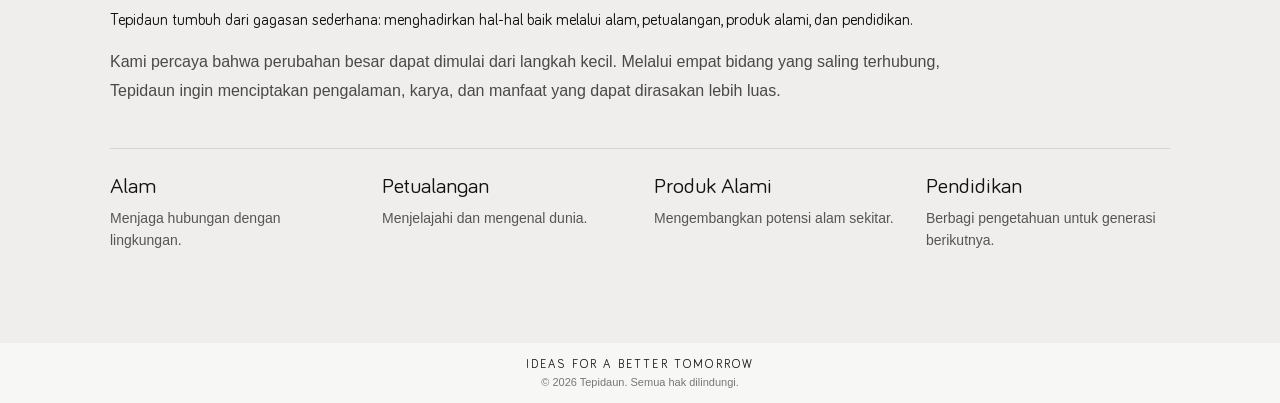
==== commit dc20d529: "Replace pillar CTA arrow with chevron" ====
--- a/index.html
+++ b/index.html
@@ -22,10 +22,10 @@
     <section id="pilar" class="pillars section-wrap">
       
       <div class="pillar-grid">
-        <a class="pillar-card" href="tepiventura/" aria-label="Buka Tepiventura"><div class="pillar-copy"><h2>TEPIVENTURA</h2><p>Ruang untuk menjelajah dan menemukan pengalaman luar biasa di alam terbuka.</p><span class="detail">Cek Detailnya <span aria-hidden="true">↗</span></span></div><img src="assets/pillars/tepiventura.png" alt="Dua pelari trail mengenakan perlengkapan outdoor"></a>
-        <a class="pillar-card" href="navikita/" aria-label="Buka NAVIKITA"><div class="pillar-copy"><h2>NAVIKITA</h2><p>Aplikasi Android berisi peta, jalur, dan navigasi untuk petualanganmu.</p><span class="detail">Cek Detailnya <span aria-hidden="true">↗</span></span></div><img src="assets/pillars/navikita.png?v=20261124" alt="Tampilan aplikasi NAVIKITA pada smartphone"></a>
-        <a class="pillar-card" href="tepidaunatura/" aria-label="Buka Tepidaunatura"><div class="pillar-copy"><h2>TEPINATURA</h2><p>Pilihan produk alami dan ramah lingkungan dari alam sekitar.</p><span class="detail">Cek Detailnya <span aria-hidden="true">↗</span></span></div><img src="assets/pillars/tepidaunatura.png" alt="Kopi Temanggung, kompos organik, dan hasil alam"></a>
-        <a class="pillar-card" href="tepidukasi/" aria-label="Buka Tepidukasi"><div class="pillar-copy"><h2>TEPIDUKASI</h2><p>Ruang berbagi pengetahuan dan keterampilan untuk generasi masa depan.</p><span class="detail">Cek Detailnya <span aria-hidden="true">↗</span></span></div><img src="assets/pillars/tepidukasi.png" alt="Dua anak sekolah berjalan bergandengan tangan"></a>
+        <a class="pillar-card" href="tepiventura/" aria-label="Buka Tepiventura"><div class="pillar-copy"><h2>TEPIVENTURA</h2><p>Ruang untuk menjelajah dan menemukan pengalaman luar biasa di alam terbuka.</p><span class="detail">Cek Detailnya <span aria-hidden="true">&gt;</span></span></div><img src="assets/pillars/tepiventura.png" alt="Dua pelari trail mengenakan perlengkapan outdoor"></a>
+        <a class="pillar-card" href="navikita/" aria-label="Buka NAVIKITA"><div class="pillar-copy"><h2>NAVIKITA</h2><p>Aplikasi Android berisi peta, jalur, dan navigasi untuk petualanganmu.</p><span class="detail">Cek Detailnya <span aria-hidden="true">&gt;</span></span></div><img src="assets/pillars/navikita.png?v=20261124" alt="Tampilan aplikasi NAVIKITA pada smartphone"></a>
+        <a class="pillar-card" href="tepidaunatura/" aria-label="Buka Tepidaunatura"><div class="pillar-copy"><h2>TEPINATURA</h2><p>Pilihan produk alami dan ramah lingkungan dari alam sekitar.</p><span class="detail">Cek Detailnya <span aria-hidden="true">&gt;</span></span></div><img src="assets/pillars/tepidaunatura.png" alt="Kopi Temanggung, kompos organik, dan hasil alam"></a>
+        <a class="pillar-card" href="tepidukasi/" aria-label="Buka Tepidukasi"><div class="pillar-copy"><h2>TEPIDUKASI</h2><p>Ruang berbagi pengetahuan dan keterampilan untuk generasi masa depan.</p><span class="detail">Cek Detailnya <span aria-hidden="true">&gt;</span></span></div><img src="assets/pillars/tepidukasi.png" alt="Dua anak sekolah berjalan bergandengan tangan"></a>
       </div>
     </section>
     <section id="tentang" class="about"><div class="about-inner">
--- a/styles.css
+++ b/styles.css
@@ -438,3 +438,74 @@
   .section-wrap{width:100% !important}
   .pillar-grid{gap:12px !important}
 }
+
+
+/* Pillar image normalization: equal visual frames across all four cards */
+.pillar-card>img{
+  width:100% !important;
+  height:340px !important;
+  aspect-ratio:4 / 5;
+  object-fit:contain !important;
+  object-position:center;
+  transform:none;
+}
+
+/* Keep the same image frame on smaller screens */
+@media(max-width:900px){
+  .pillar-card>img{
+    height:280px !important;
+  }
+}
+@media(max-width:640px){
+  .pillar-card>img{
+    width:100% !important;
+    height:auto !important;
+    aspect-ratio:4 / 5 !important;
+    object-fit:contain !important;
+    object-position:center;
+  }
+}
+
+
+/* Footer tagline: Bariol with a slightly larger size */
+.site-footer p{
+  font-family:Bariol,Arial,sans-serif !important;
+  font-size:12px !important;
+}
+
+
+/* Compact footer: 60px minimum height with balanced vertical spacing */
+.site-footer{
+  min-height:60px !important;
+  padding:8px 18px 7px !important;
+  gap:3px !important;
+}
+.site-footer p{
+  margin:0 !important;
+  line-height:1.15;
+}
+.site-footer small{
+  line-height:1.2;
+}
+@media(max-width:640px){
+  .site-footer{
+    min-height:60px !important;
+    padding:7px 14px 6px !important;
+    gap:3px !important;
+  }
+}
+
+
+/* Pillar CTA: smaller pill background, 16px label, and a 20px chevron */
+.pillar-copy .detail{
+  display:inline-flex;
+  align-items:center;
+  gap:10px !important;
+  padding:7px 13px !important;
+  font-size:16px !important;
+  line-height:1.2;
+}
+.pillar-copy .detail span[aria-hidden="true"]{
+  font-size:20px !important;
+  line-height:1;
+}
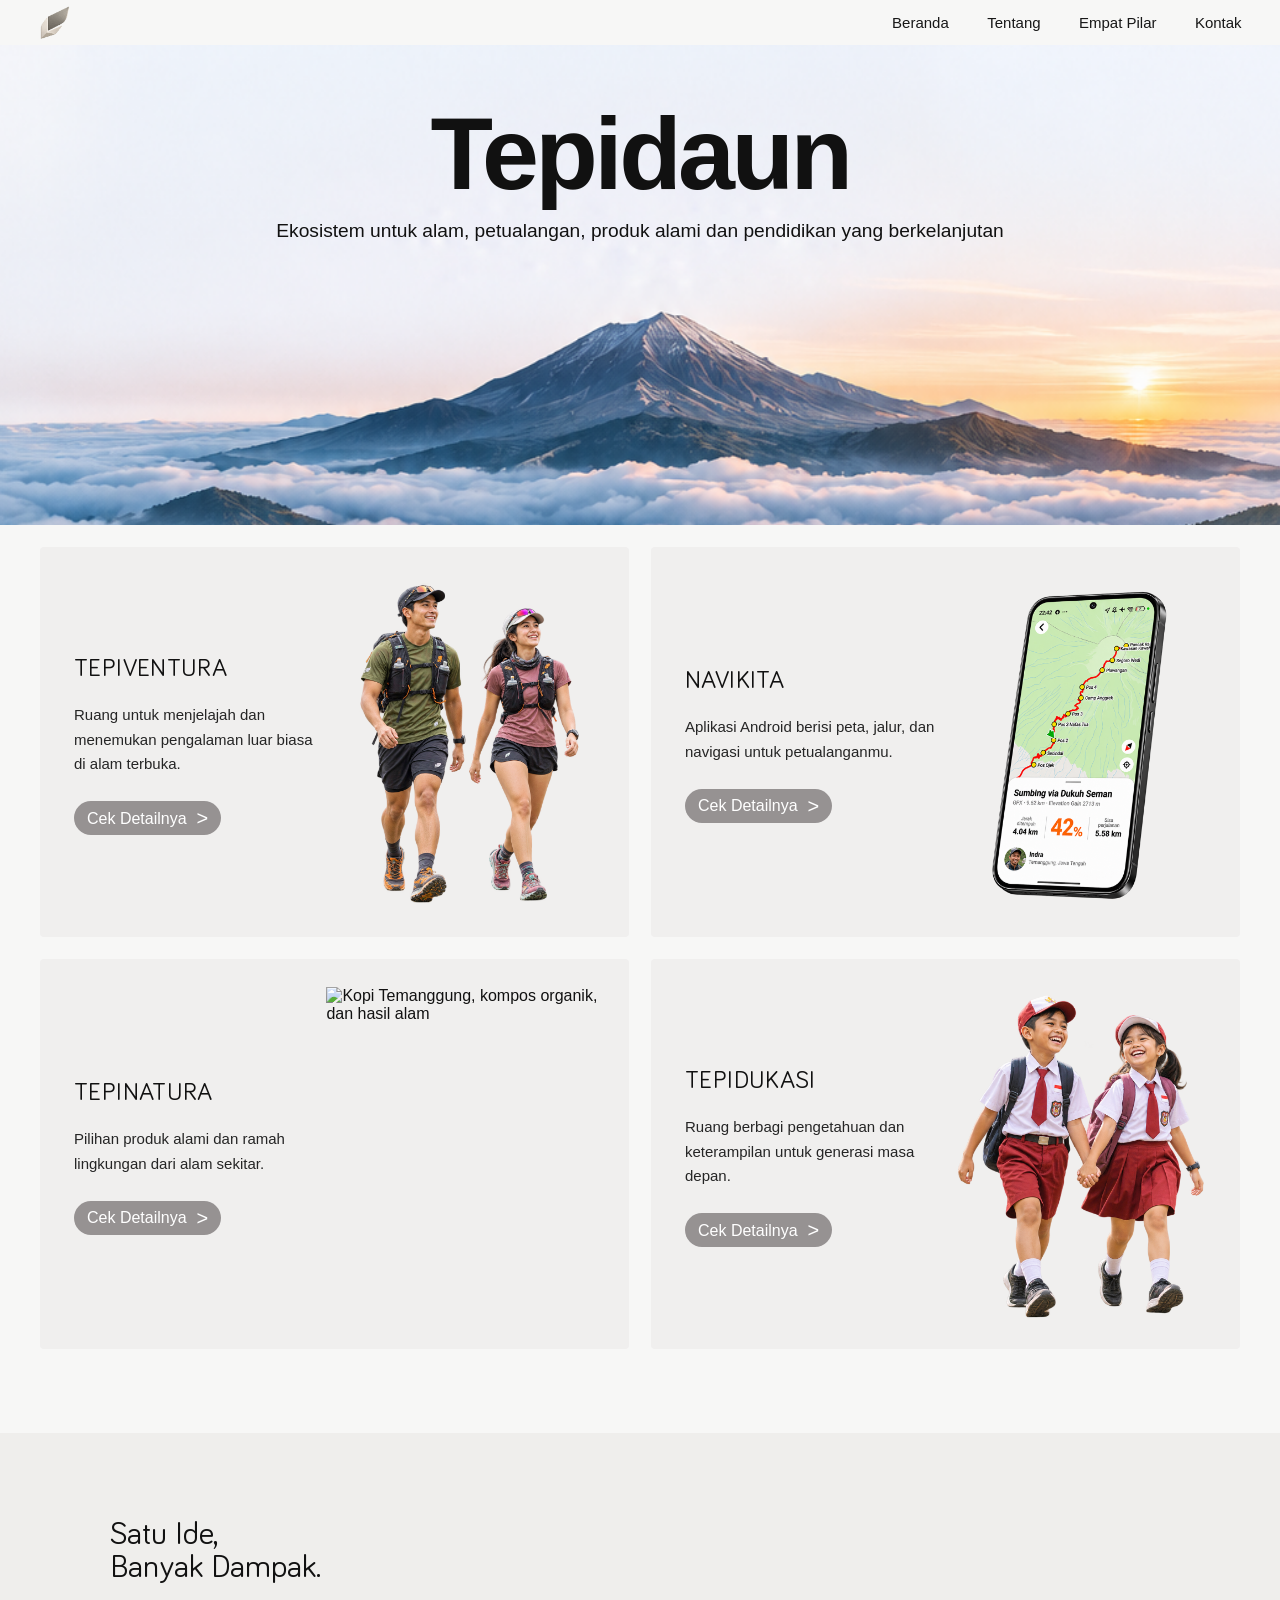
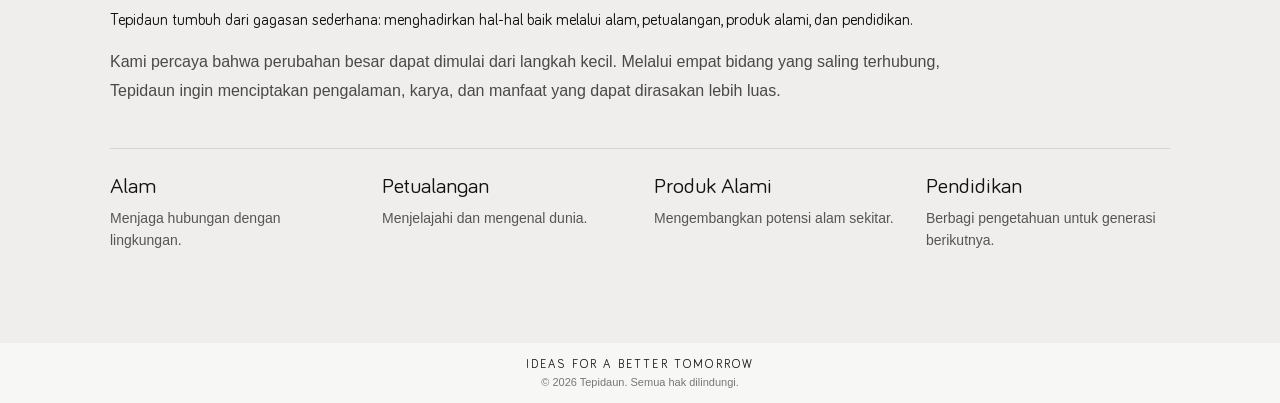
==== commit 5dcaca78: "Update Tepinatura links to new directory name" ====
--- a/index.html
+++ b/index.html
@@ -24,7 +24,7 @@
       <div class="pillar-grid">
         <a class="pillar-card" href="tepiventura/" aria-label="Buka Tepiventura"><div class="pillar-copy"><h2>TEPIVENTURA</h2><p>Ruang untuk menjelajah dan menemukan pengalaman luar biasa di alam terbuka.</p><span class="detail">Cek Detailnya <span aria-hidden="true">&gt;</span></span></div><img src="assets/pillars/tepiventura.png" alt="Dua pelari trail mengenakan perlengkapan outdoor"></a>
         <a class="pillar-card" href="navikita/" aria-label="Buka NAVIKITA"><div class="pillar-copy"><h2>NAVIKITA</h2><p>Aplikasi Android berisi peta, jalur, dan navigasi untuk petualanganmu.</p><span class="detail">Cek Detailnya <span aria-hidden="true">&gt;</span></span></div><img src="assets/pillars/navikita.png?v=20261124" alt="Tampilan aplikasi NAVIKITA pada smartphone"></a>
-        <a class="pillar-card" href="tepidaunatura/" aria-label="Buka Tepidaunatura"><div class="pillar-copy"><h2>TEPINATURA</h2><p>Pilihan produk alami dan ramah lingkungan dari alam sekitar.</p><span class="detail">Cek Detailnya <span aria-hidden="true">&gt;</span></span></div><img src="assets/pillars/tepidaunatura.png" alt="Kopi Temanggung, kompos organik, dan hasil alam"></a>
+        <a class="pillar-card" href="tepinatura/" aria-label="Buka Tepinatura"><div class="pillar-copy"><h2>TEPINATURA</h2><p>Pilihan produk alami dan ramah lingkungan dari alam sekitar.</p><span class="detail">Cek Detailnya <span aria-hidden="true">&gt;</span></span></div><img src="assets/pillars/tepinatura.png" alt="Kopi Temanggung, kompos organik, dan hasil alam"></a>
         <a class="pillar-card" href="tepidukasi/" aria-label="Buka Tepidukasi"><div class="pillar-copy"><h2>TEPIDUKASI</h2><p>Ruang berbagi pengetahuan dan keterampilan untuk generasi masa depan.</p><span class="detail">Cek Detailnya <span aria-hidden="true">&gt;</span></span></div><img src="assets/pillars/tepidukasi.png" alt="Dua anak sekolah berjalan bergandengan tangan"></a>
       </div>
     </section>
--- a/styles.css
+++ b/styles.css
@@ -509,3 +509,32 @@
   font-size:20px !important;
   line-height:1;
 }
+
+
+/* Add a little extra vertical breathing room to pillar images 1, 2, and 4 */
+.pillar-card:nth-child(1)>img,
+.pillar-card:nth-child(2)>img,
+.pillar-card:nth-child(4)>img{
+  padding-block:8px;
+}
+
+
+/* Mobile only: make the third pillar card more compact vertically */
+@media(max-width:640px){
+  .pillar-card:nth-child(3){
+    padding-top:16px !important;
+    padding-bottom:6px !important;
+    gap:6px !important;
+  }
+  .pillar-card:nth-child(3)>img{
+    aspect-ratio:4 / 3.5 !important;
+  }
+}
+
+
+/* Mobile only: lower the text group in the third pillar card */
+@media(max-width:640px){
+  .pillar-card:nth-child(3) .pillar-copy{
+    transform:translateY(12px);
+  }
+}
